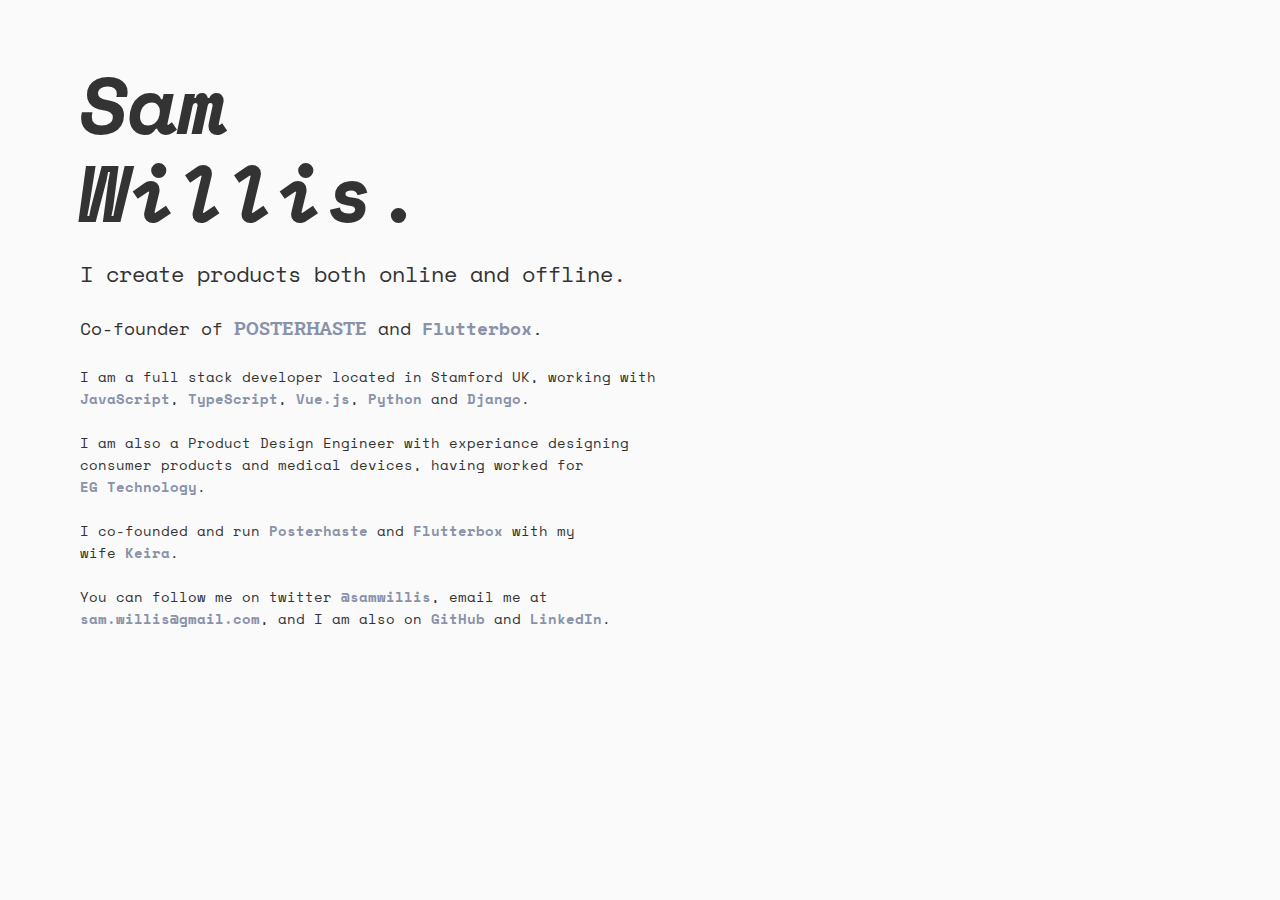
==== index.html @ 7990df60 "A few updates" ====
<!DOCTYPE html>
<html lang="en-gb">
<head>
	<meta charset="utf-8" />
	<meta name="viewport" content="width=device-width, initial-scale=1, user-scalable=no">

	<title>Sam Willis - Web design and development</title>

	<link href="favicon.png" rel="shortcut icon" />
	<link href="https://fonts.googleapis.com/css?family=Roboto+Slab:700|Space+Mono:400,700,700i" rel="stylesheet">

	<style>
		* {
			box-sizing: border-box;
		}

		body {
			background: #fafafa;
			margin: 0;
			padding: 60px 50px 30px 80px;
			color: #333;
			font-family: 'Space Mono', monaco, Consolas, 'Lucida Console', monospace;
			font-size: 14px;
			line-height: 22px;
		}

		h1, h2, h3, h4, p {
			font-weight: normal;
			margin: 0 0 22px 0;
			max-width: 600px;
		}

		h1 {
			font-style: italic;
			font-weight: bold;
			font-size: 80px;
			line-height: 88px;
		}
		h2 {
			font-size: 22px;
			line-height: 32px;
		}
		h3 {
			font-size: 18px;
			line-height: 32px;
		}

		a {
			text-decoration: none;
			color: #8992A9;
			font-weight: bold;
		}
		a:hover {
			background: #8992A9;
			color: #fff;
		}

		.ph-logo {
			font-family: 'Roboto Slab', 'Space Mono', monaco, Consolas, 'Lucida Console', monospace;
		}

		@media (max-width: 600px) {
			body {
				padding: 30px 30px 30px 50px;
			}
		}

		@media (max-width: 430px) {
			body {
				padding: 30px 30px 30px 40px;
				font-size: 12px;
			}
			h1 {
				font-size: 60px;
				line-height: 66px;
			}
			h2 {
				font-size: 18px;
				line-height: 32px;
			}
			h3 {
				font-size: 14px;
				line-height: 22px;
			}
		}
	</style>

</head>
<body>
	<h1>Sam<br> Willis.</h1>
	<h2>I create products both online and&nbsp;offline.</h2>
	<h3>
		Co-founder of <a href="http://posterhaste.com" class="ph-logo">POSTERHASTE</a>
		and&nbsp;<a href="http://flutterbox.com">Flutterbox</a>.
	</h3>
	<p>
		I am a full stack developer located in Stamford UK, working with
		<a href="http://en.wikipedia.org/wiki/JavaScript">JavaScript</a>,
		<a href="https://www.typescriptlang.org">TypeScript</a>,
		<a href="https://vuejs.org">Vue.js</a>,
		<a href="http://python.org/">Python</a>
		and&nbsp;<a href="http://www.djangoproject.com/">Django</a>.
	</p>
	<p>
		I am also a Product Design Engineer with experiance designing consumer
		products and medical devices, having worked for
		<a href="http://www.egtechnology.co.uk">EG&nbsp;Technology</a>.
	</p>
	<p>
		I co-founded and run <a href="http://posterhaste.com">Posterhaste</a> and
		<a href="http://flutterbox.com">Flutterbox</a> with my
		wife&nbsp;<a href="https://twitter.com/kiwi_abroad">Keira</a>.
	</p>
	<p>
		You can follow me on twitter <a href="https://twitter.com/samwillis">@samwillis</a>,
		email me at <a class="email">sam dot willis at gmail dot com</a>, and
		I am also on <a href="https://github.com/samwillis">GitHub</a>
		and&nbsp;<a href="https://www.linkedin.com/in/samwillis">LinkedIn</a>.
		</p>

	<script>
		document.querySelectorAll('a.email').forEach(function(el){
			var email = el.innerHTML.replace(/ dot /g, '.').replace(/ at /g, '@');
			el.setAttribute('href', 'mailto:'+email);
			el.innerHTML = email;
		});
	</script>
</body>
</html>
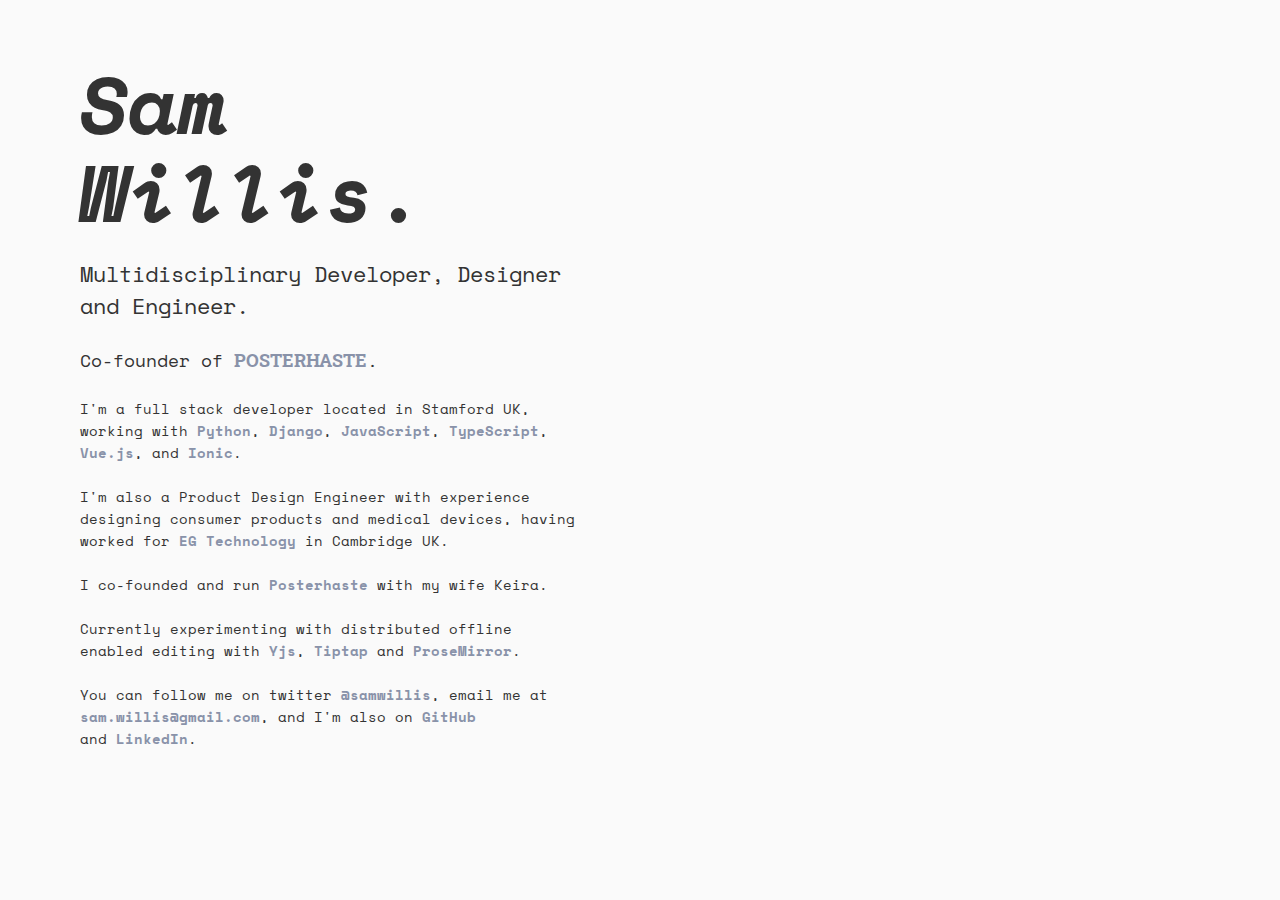
==== commit 7fede438: "Update" ====
--- a/index.html
+++ b/index.html
@@ -4,7 +4,7 @@
 	<meta charset="utf-8" />
 	<meta name="viewport" content="width=device-width, initial-scale=1, user-scalable=no">
 
-	<title>Sam Willis - Web design and development</title>
+	<title>Sam Willis - Multidisciplinary Developer, Designer and Engineer</title>
 
 	<link href="favicon.png" rel="shortcut icon" />
 	<link href="https://fonts.googleapis.com/css?family=Roboto+Slab:700|Space+Mono:400,700,700i" rel="stylesheet">
@@ -27,7 +27,7 @@
 		h1, h2, h3, h4, p {
 			font-weight: normal;
 			margin: 0 0 22px 0;
-			max-width: 600px;
+			max-width: 500px;
 		}
 
 		h1 {
@@ -56,7 +56,7 @@
 		}
 
 		.ph-logo {
-			font-family: 'Roboto Slab', 'Space Mono', monaco, Consolas, 'Lucida Console', monospace;
+			font-family: 'Roboto Slab';
 		}
 
 		@media (max-width: 600px) {
@@ -88,35 +88,41 @@
 </head>
 <body>
 	<h1>Sam<br> Willis.</h1>
-	<h2>I create products both online and&nbsp;offline.</h2>
+	<h2>
+		Multidisciplinary Developer, Designer and Engineer.
+	</h2>
 	<h3>
-		Co-founder of <a href="http://posterhaste.com" class="ph-logo">POSTERHASTE</a>
-		and&nbsp;<a href="http://flutterbox.com">Flutterbox</a>.
+		Co-founder of <a href="http://posterhaste.com" class="ph-logo">POSTERHASTE</a>.
 	</h3>
 	<p>
-		I am a full stack developer located in Stamford UK, working with
+		I'm a full stack developer located in Stamford UK, working with
+		<a href="http://python.org/">Python</a>,
+		<a href="http://www.djangoproject.com/">Django</a>,
 		<a href="http://en.wikipedia.org/wiki/JavaScript">JavaScript</a>,
 		<a href="https://www.typescriptlang.org">TypeScript</a>,
 		<a href="https://vuejs.org">Vue.js</a>,
-		<a href="http://python.org/">Python</a>
-		and&nbsp;<a href="http://www.djangoproject.com/">Django</a>.
+		and&nbsp;<a href="https://ionicframework.com">Ionic</a>.
 	</p>
 	<p>
-		I am also a Product Design Engineer with experiance designing consumer
+		I'm also a Product Design Engineer with experience designing consumer
 		products and medical devices, having worked for
-		<a href="http://www.egtechnology.co.uk">EG&nbsp;Technology</a>.
+		<a href="http://www.egtechnology.co.uk">EG&nbsp;Technology</a> in Cambridge UK.
 	</p>
 	<p>
-		I co-founded and run <a href="http://posterhaste.com">Posterhaste</a> and
-		<a href="http://flutterbox.com">Flutterbox</a> with my
-		wife&nbsp;<a href="https://twitter.com/kiwi_abroad">Keira</a>.
+		I co-founded and run <a href="http://posterhaste.com">Posterhaste</a> with my
+		wife&nbsp;Keira.
+	</p>
+	<p>
+		Currently experimenting with distributed offline enabled editing with 
+		<a href="https://yjs.dev">Yjs</a>, <a href="https://tiptap.dev">Tiptap</a> and 
+		<a href="https://prosemirror.net">ProseMirror</a>. 
 	</p>
 	<p>
 		You can follow me on twitter <a href="https://twitter.com/samwillis">@samwillis</a>,
 		email me at <a class="email">sam dot willis at gmail dot com</a>, and
-		I am also on <a href="https://github.com/samwillis">GitHub</a>
+		I'm also on <a href="https://github.com/samwillis">GitHub</a>
 		and&nbsp;<a href="https://www.linkedin.com/in/samwillis">LinkedIn</a>.
-		</p>
+	</p>
 
 	<script>
 		document.querySelectorAll('a.email').forEach(function(el){
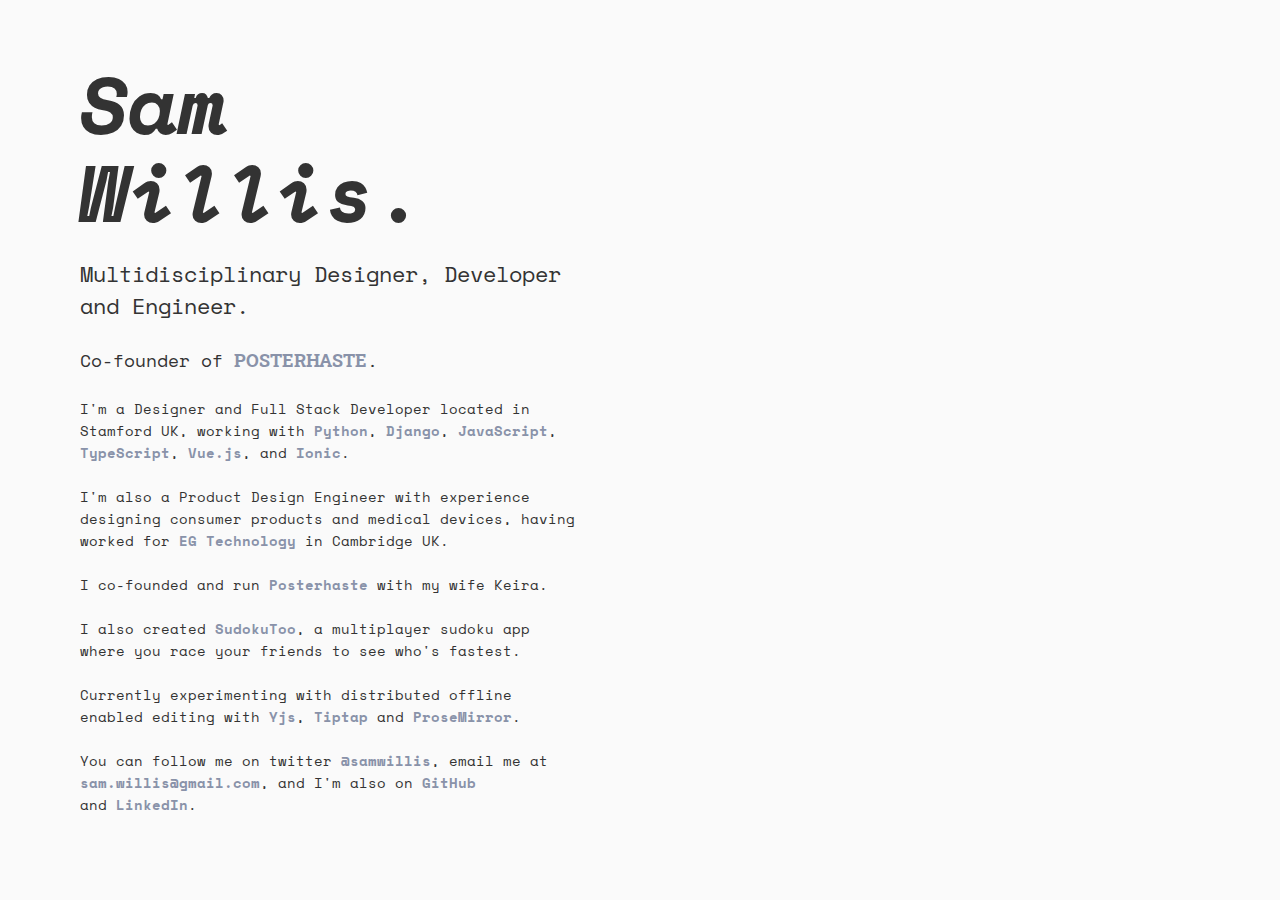
==== commit 6199070b: "Update" ====
--- a/index.html
+++ b/index.html
@@ -4,7 +4,7 @@
 	<meta charset="utf-8" />
 	<meta name="viewport" content="width=device-width, initial-scale=1, user-scalable=no">
 
-	<title>Sam Willis - Multidisciplinary Developer, Designer and Engineer</title>
+	<title>Sam Willis - Multidisciplinary Designer, Developer, and Engineer</title>
 
 	<link href="favicon.png" rel="shortcut icon" />
 	<link href="https://fonts.googleapis.com/css?family=Roboto+Slab:700|Space+Mono:400,700,700i" rel="stylesheet">
@@ -89,13 +89,13 @@
 <body>
 	<h1>Sam<br> Willis.</h1>
 	<h2>
-		Multidisciplinary Developer, Designer and Engineer.
+		Multidisciplinary Designer, Developer and Engineer.
 	</h2>
 	<h3>
 		Co-founder of <a href="http://posterhaste.com" class="ph-logo">POSTERHASTE</a>.
 	</h3>
 	<p>
-		I'm a full stack developer located in Stamford UK, working with
+		I'm a Designer and Full Stack Developer located in Stamford UK, working with
 		<a href="http://python.org/">Python</a>,
 		<a href="http://www.djangoproject.com/">Django</a>,
 		<a href="http://en.wikipedia.org/wiki/JavaScript">JavaScript</a>,
@@ -111,6 +111,10 @@
 	<p>
 		I co-founded and run <a href="http://posterhaste.com">Posterhaste</a> with my
 		wife&nbsp;Keira.
+	</p>
+	<p>
+		I also created <a href="http://www.playsudokutoo.com">SudokuToo</a>, a multiplayer 
+		sudoku app where you race your friends to see who's fastest.
 	</p>
 	<p>
 		Currently experimenting with distributed offline enabled editing with 
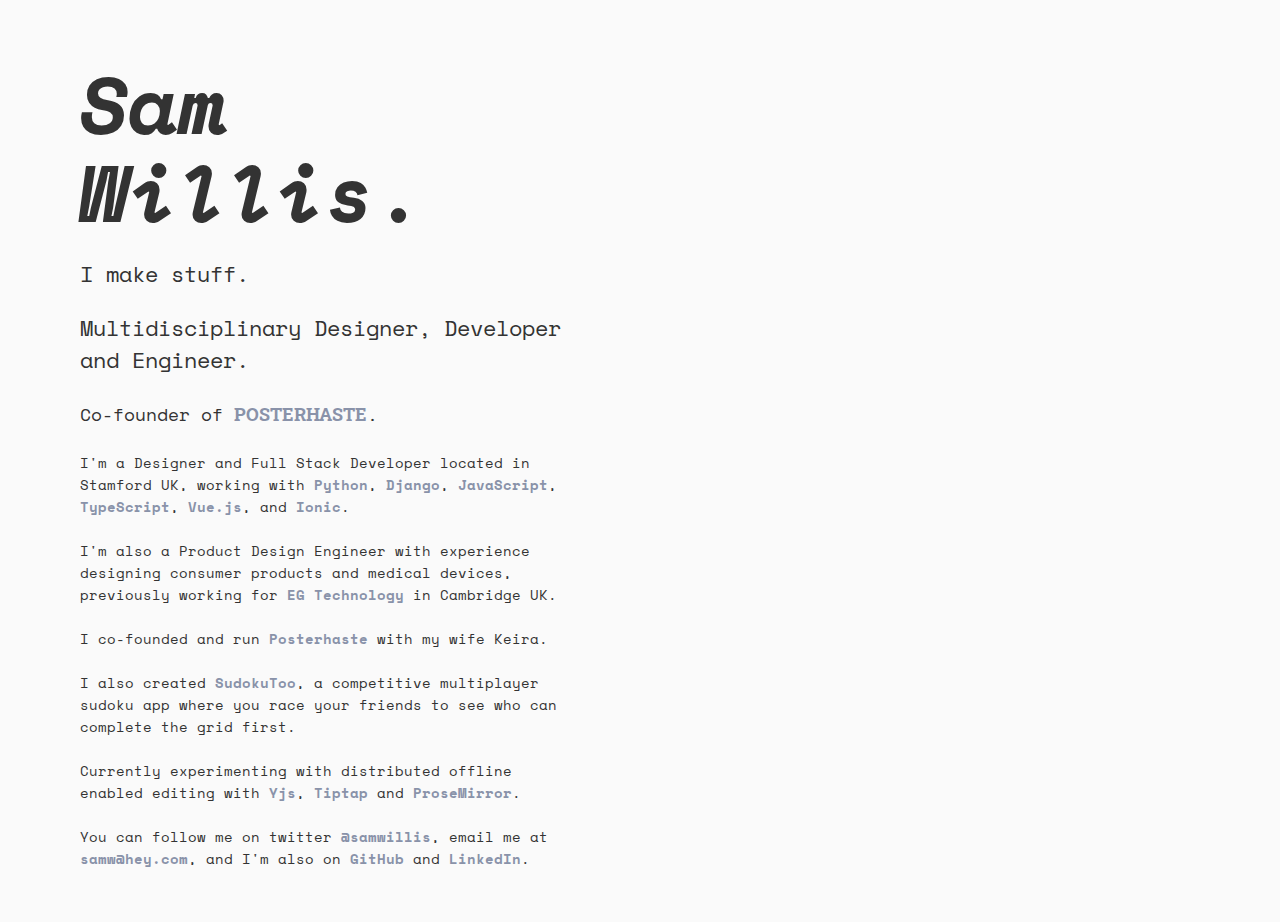
==== commit 0a93d1bf: "Tweeks" ====
--- a/index.html
+++ b/index.html
@@ -89,6 +89,9 @@
 <body>
 	<h1>Sam<br> Willis.</h1>
 	<h2>
+		I make stuff.
+	</h2>
+	<h2>
 		Multidisciplinary Designer, Developer and Engineer.
 	</h2>
 	<h3>
@@ -105,7 +108,7 @@
 	</p>
 	<p>
 		I'm also a Product Design Engineer with experience designing consumer
-		products and medical devices, having worked for
+		products and medical devices, previously working for
 		<a href="http://www.egtechnology.co.uk">EG&nbsp;Technology</a> in Cambridge UK.
 	</p>
 	<p>
@@ -113,8 +116,9 @@
 		wife&nbsp;Keira.
 	</p>
 	<p>
-		I also created <a href="http://www.playsudokutoo.com">SudokuToo</a>, a multiplayer 
-		sudoku app where you race your friends to see who's fastest.
+		I also created <a href="http://www.playsudokutoo.com">SudokuToo</a>, a competitive 
+		multiplayer sudoku app where you race your friends to see who can complete the grid 
+		first.
 	</p>
 	<p>
 		Currently experimenting with distributed offline enabled editing with 
@@ -123,7 +127,7 @@
 	</p>
 	<p>
 		You can follow me on twitter <a href="https://twitter.com/samwillis">@samwillis</a>,
-		email me at <a class="email">sam dot willis at gmail dot com</a>, and
+		email me at <a class="email">samw at hey dot com</a>, and
 		I'm also on <a href="https://github.com/samwillis">GitHub</a>
 		and&nbsp;<a href="https://www.linkedin.com/in/samwillis">LinkedIn</a>.
 	</p>
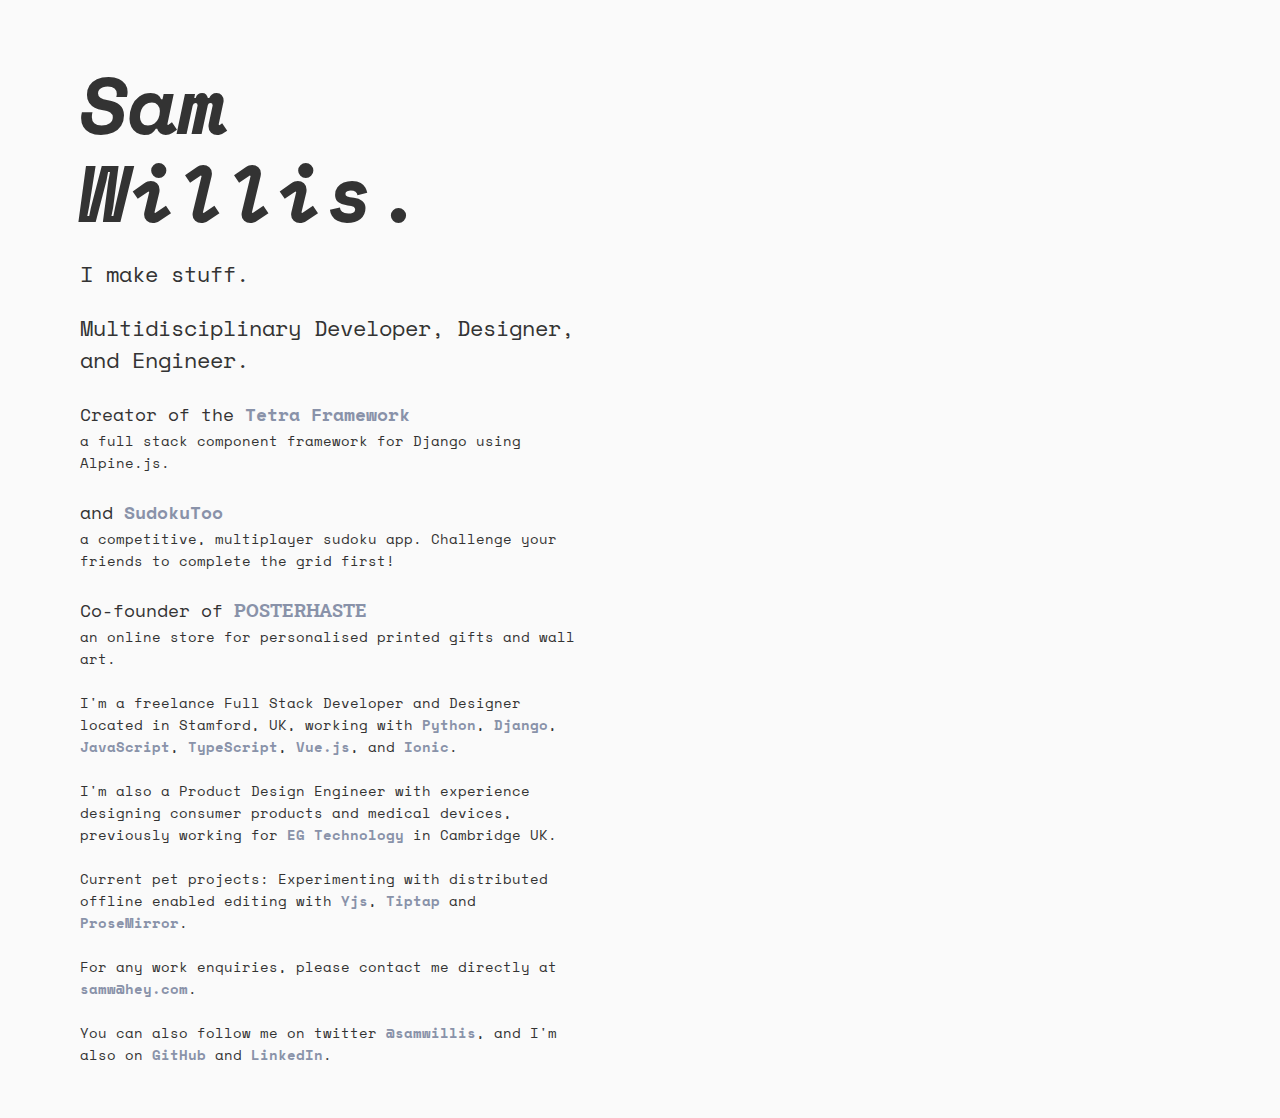
==== commit 9739cc68: "Update" ====
--- a/index.html
+++ b/index.html
@@ -4,7 +4,7 @@
 	<meta charset="utf-8" />
 	<meta name="viewport" content="width=device-width, initial-scale=1, user-scalable=no">
 
-	<title>Sam Willis - Multidisciplinary Designer, Developer, and Engineer</title>
+	<title>Sam Willis - Multidisciplinary Developer, Designer, and Engineer</title>
 
 	<link href="favicon.png" rel="shortcut icon" />
 	<link href="https://fonts.googleapis.com/css?family=Roboto+Slab:700|Space+Mono:400,700,700i" rel="stylesheet">
@@ -43,6 +43,7 @@
 		h3 {
 			font-size: 18px;
 			line-height: 32px;
+			margin-bottom: 0;
 		}
 
 		a {
@@ -92,13 +93,27 @@
 		I make stuff.
 	</h2>
 	<h2>
-		Multidisciplinary Designer, Developer and Engineer.
+		Multidisciplinary Developer, Designer, and Engineer.
 	</h2>
 	<h3>
-		Co-founder of <a href="http://posterhaste.com" class="ph-logo">POSTERHASTE</a>.
+		Creator of the <a href="http://www.tetraframework.com">Tetra Framework</a>
 	</h3>
 	<p>
-		I'm a Designer and Full Stack Developer located in Stamford UK, working with
+		a full stack component framework for Django using Alpine.js.
+	</p>
+	<h3>
+		and <a href="http://www.playsudokutoo.com">SudokuToo</a>
+	</h3>
+	<p>
+		a competitive, multiplayer sudoku app. Challenge your friends to complete the grid first!
+	</p>
+	<h3>
+		Co-founder of <a href="http://posterhaste.com" class="ph-logo">POSTERHASTE</a>
+	</h3>
+	<p>an online store for personalised printed gifts and wall art.
+	</p>
+	<p>
+		I'm a freelance Full Stack Developer and Designer located in Stamford, UK, working with
 		<a href="http://python.org/">Python</a>,
 		<a href="http://www.djangoproject.com/">Django</a>,
 		<a href="http://en.wikipedia.org/wiki/JavaScript">JavaScript</a>,
@@ -112,23 +127,16 @@
 		<a href="http://www.egtechnology.co.uk">EG&nbsp;Technology</a> in Cambridge UK.
 	</p>
 	<p>
-		I co-founded and run <a href="http://posterhaste.com">Posterhaste</a> with my
-		wife&nbsp;Keira.
-	</p>
-	<p>
-		I also created <a href="http://www.playsudokutoo.com">SudokuToo</a>, a competitive 
-		multiplayer sudoku app where you race your friends to see who can complete the grid 
-		first.
-	</p>
-	<p>
-		Currently experimenting with distributed offline enabled editing with 
+		Current pet projects: Experimenting with distributed offline enabled editing with 
 		<a href="https://yjs.dev">Yjs</a>, <a href="https://tiptap.dev">Tiptap</a> and 
 		<a href="https://prosemirror.net">ProseMirror</a>. 
 	</p>
 	<p>
-		You can follow me on twitter <a href="https://twitter.com/samwillis">@samwillis</a>,
-		email me at <a class="email">samw at hey dot com</a>, and
-		I'm also on <a href="https://github.com/samwillis">GitHub</a>
+		For any work enquiries, please contact me directly at <a class="email">samw at hey dot com</a>.
+	</p>
+	<p>
+		You can also follow me on twitter <a href="https://twitter.com/samwillis">@samwillis</a>,
+		and I'm also on <a href="https://github.com/samwillis">GitHub</a>
 		and&nbsp;<a href="https://www.linkedin.com/in/samwillis">LinkedIn</a>.
 	</p>
 
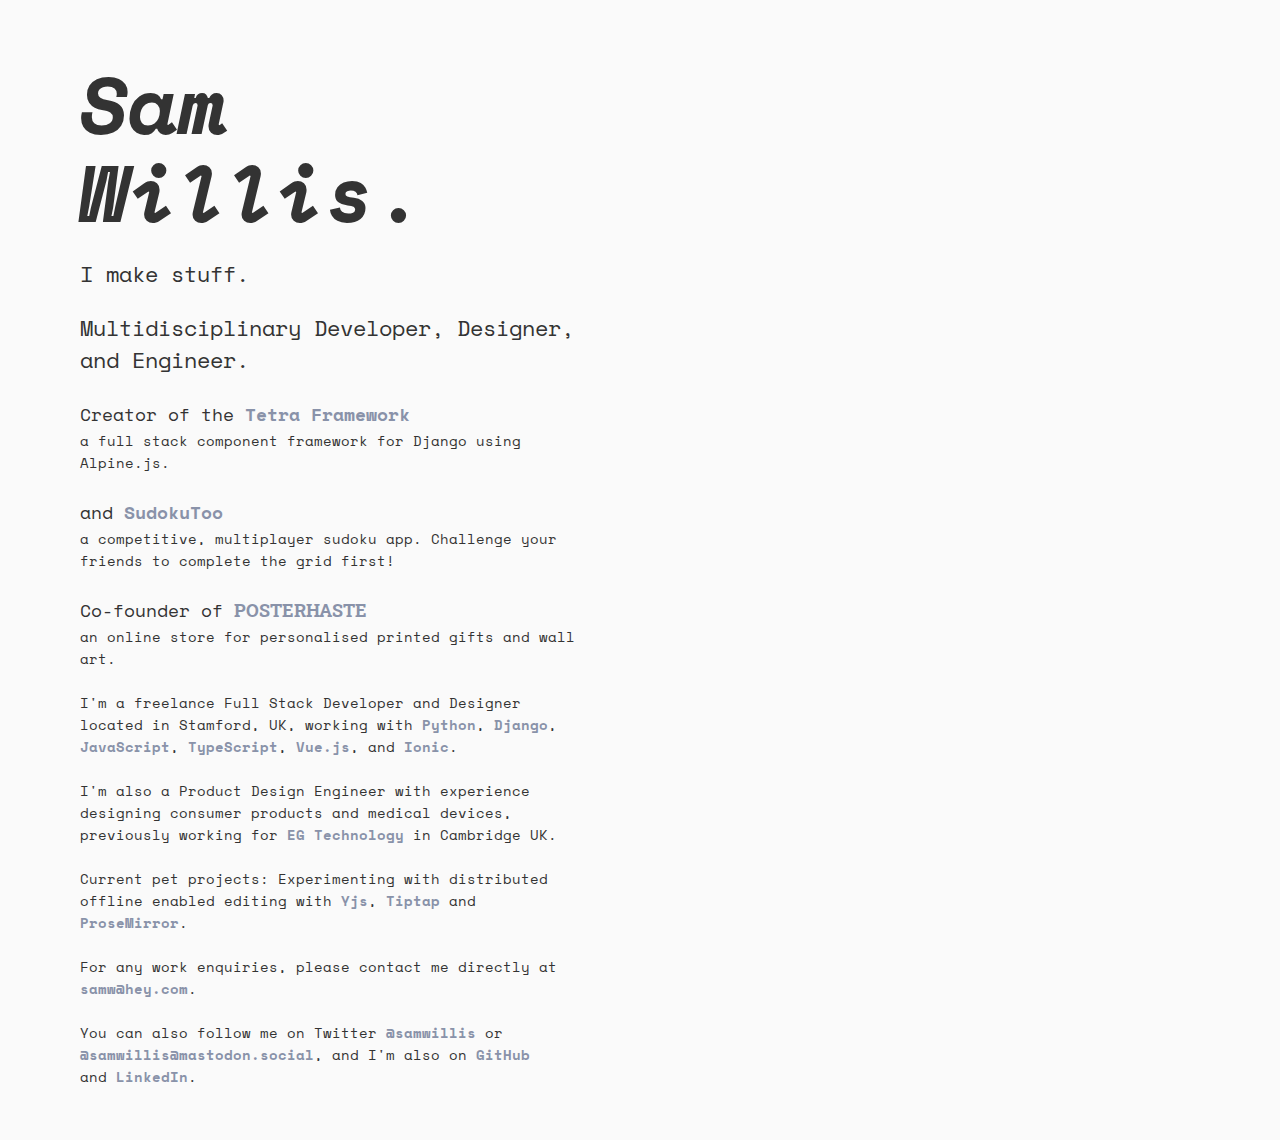
==== commit 4ff272c5: "Add Mastodon link" ====
--- a/index.html
+++ b/index.html
@@ -135,7 +135,7 @@
 		For any work enquiries, please contact me directly at <a class="email">samw at hey dot com</a>.
 	</p>
 	<p>
-		You can also follow me on twitter <a href="https://twitter.com/samwillis">@samwillis</a>,
+		You can also follow me on Twitter <a href="https://twitter.com/samwillis">@samwillis</a> or <a rel="me" href="https://mastodon.social/@samwillis">@samwillis@mastodon.social</a>,
 		and I'm also on <a href="https://github.com/samwillis">GitHub</a>
 		and&nbsp;<a href="https://www.linkedin.com/in/samwillis">LinkedIn</a>.
 	</p>
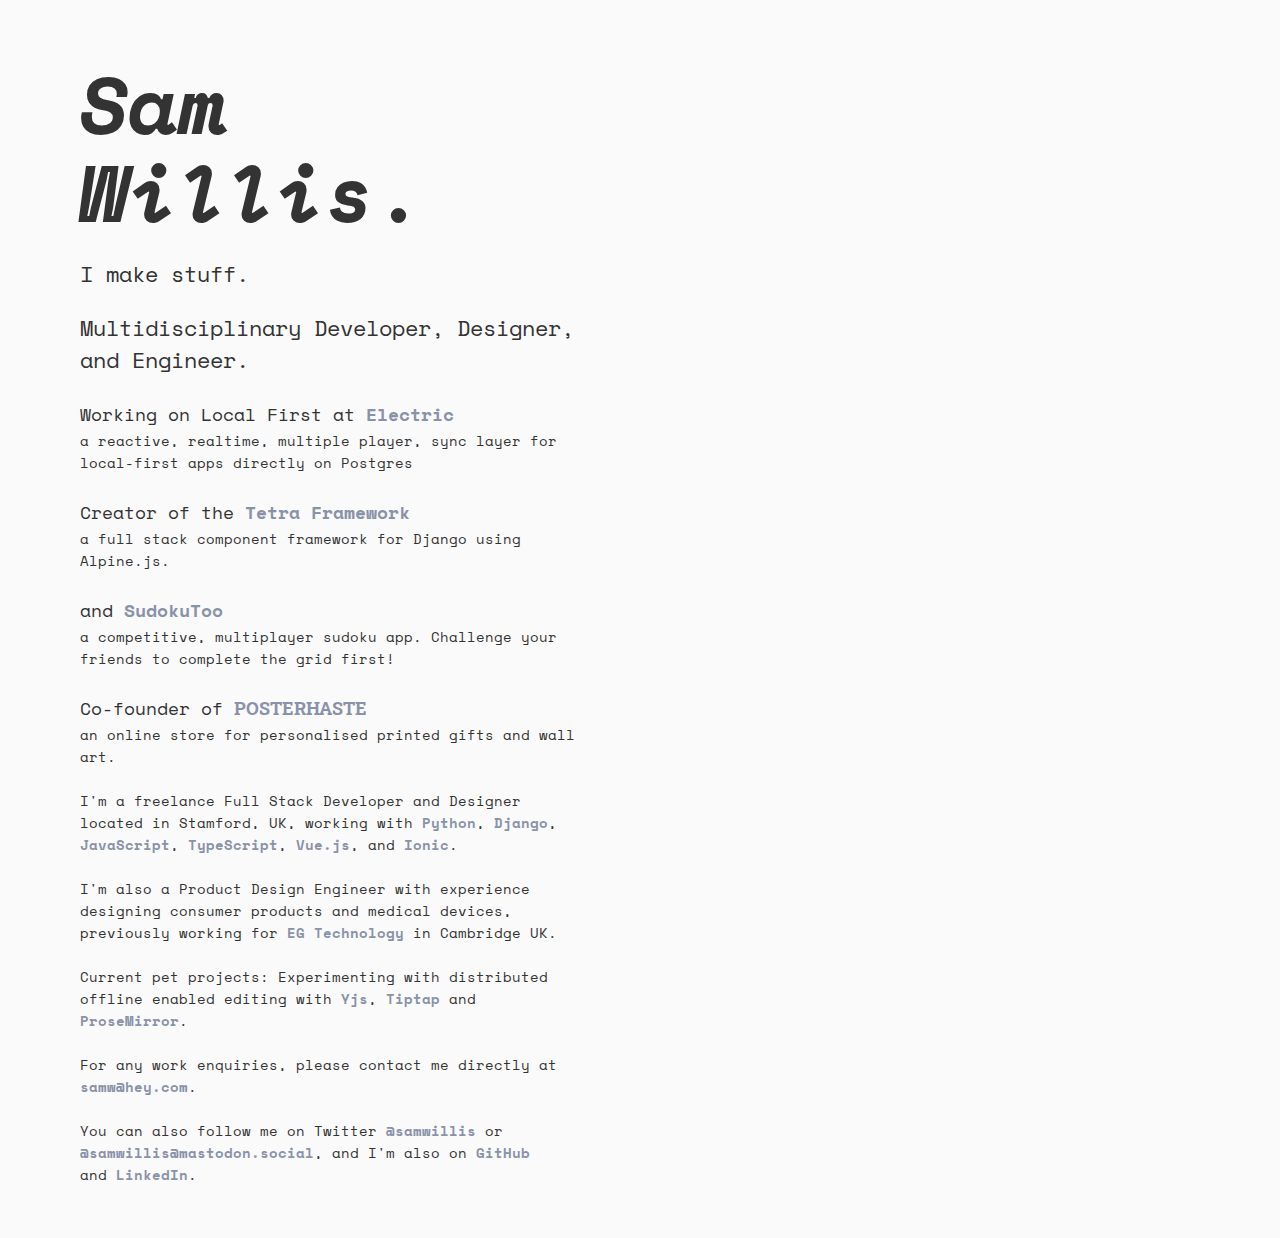
==== commit 06f0084a: "Update index.html" ====
--- a/index.html
+++ b/index.html
@@ -96,6 +96,12 @@
 		Multidisciplinary Developer, Designer, and Engineer.
 	</h2>
 	<h3>
+		Working on Local First at <a href="http://electric-sql.com">Electric</a>
+	</h3>
+	<p>
+		a reactive, realtime, multiple player, sync layer for local-first apps directly on Postgres
+	</p>
+	<h3>
 		Creator of the <a href="http://www.tetraframework.com">Tetra Framework</a>
 	</h3>
 	<p>
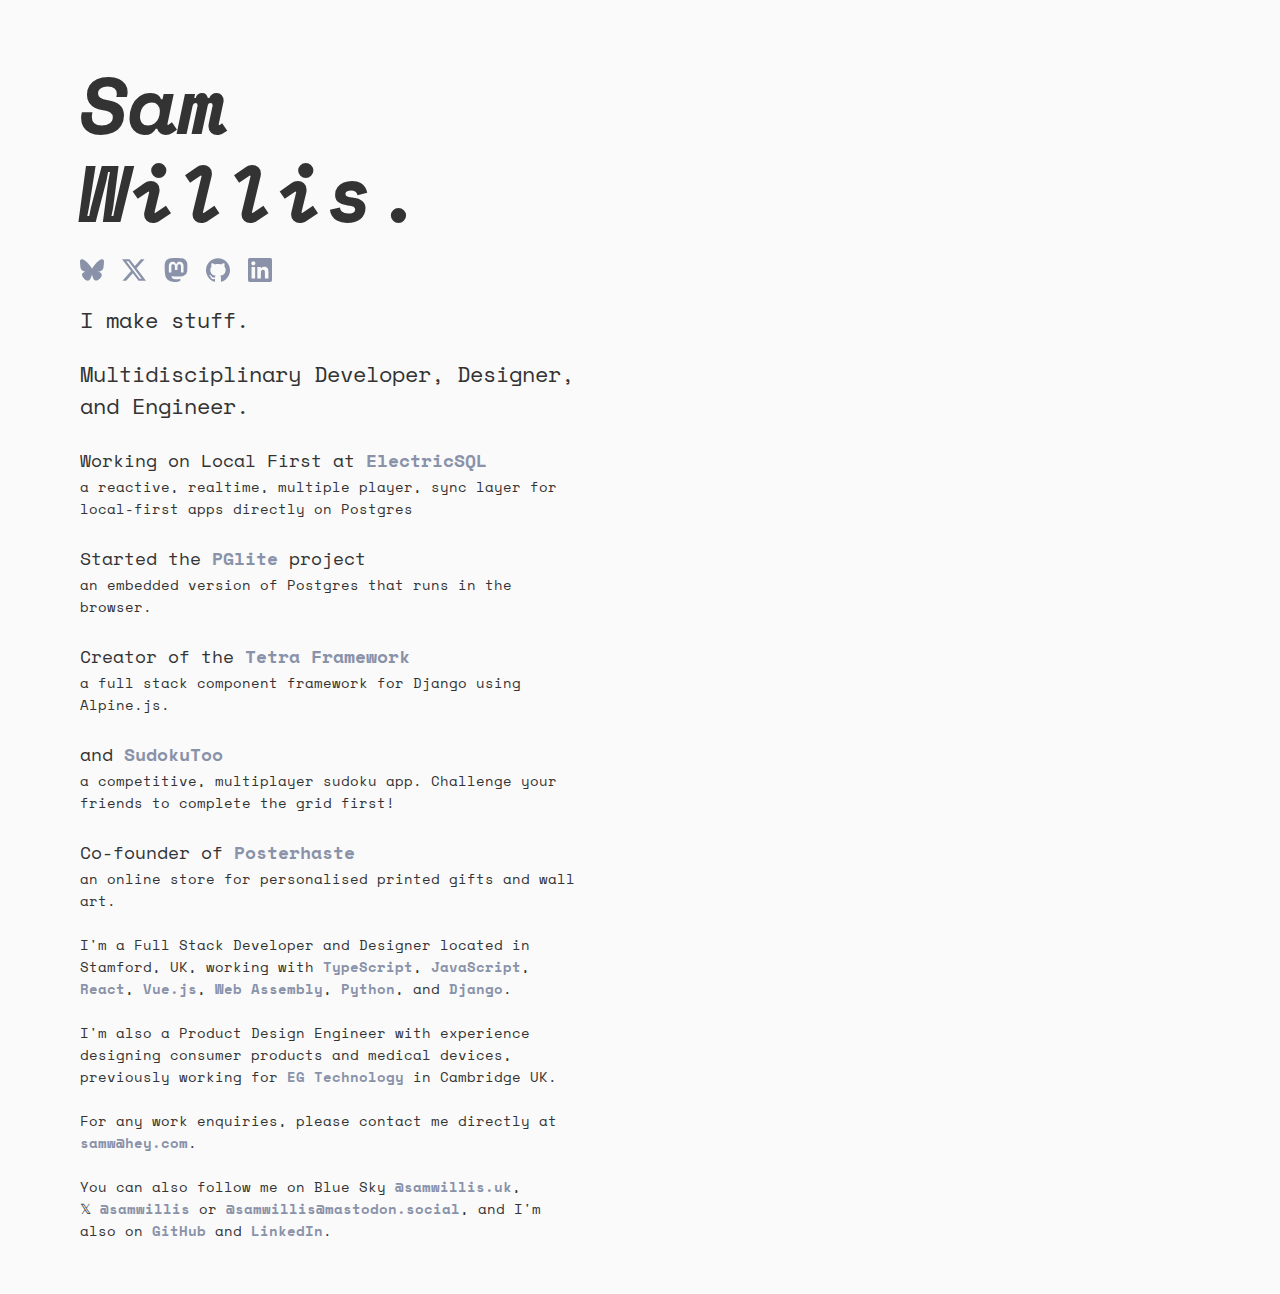
==== commit 4c926a2e: "Update" ====
--- a/index.html
+++ b/index.html
@@ -7,7 +7,7 @@
 	<title>Sam Willis - Multidisciplinary Developer, Designer, and Engineer</title>
 
 	<link href="favicon.png" rel="shortcut icon" />
-	<link href="https://fonts.googleapis.com/css?family=Roboto+Slab:700|Space+Mono:400,700,700i" rel="stylesheet">
+	<link href="https://fonts.googleapis.com/css?family=Space+Mono:400,700,700i" rel="stylesheet">
 
 	<style>
 		* {
@@ -22,6 +22,7 @@
 			font-family: 'Space Mono', monaco, Consolas, 'Lucida Console', monospace;
 			font-size: 14px;
 			line-height: 22px;
+			--accent: #8992A9;
 		}
 
 		h1, h2, h3, h4, p {
@@ -48,16 +49,12 @@
 
 		a {
 			text-decoration: none;
-			color: #8992A9;
+			color: var(--accent);
 			font-weight: bold;
 		}
 		a:hover {
-			background: #8992A9;
+			background: var(--accent);
 			color: #fff;
-		}
-
-		.ph-logo {
-			font-family: 'Roboto Slab';
 		}
 
 		@media (max-width: 600px) {
@@ -84,11 +81,54 @@
 				line-height: 22px;
 			}
 		}
+
+		.social-icons {
+			display: flex;
+			gap: 18px;
+			align-items: center;
+			margin-bottom: 22px;
+		}
+		.social-icons a {
+			display: block;
+			width: 24px;
+			height: 24px;
+		} 
+		.social-icons a svg {
+			width: 100%;
+			height: 100%;
+			fill: var(--accent);
+		}
+		.social-icons a:hover {
+			border: 5px solid var(--accent);
+			margin: -5px;
+			width: 34px;
+			height: 34px;
+		}
+		.social-icons a:hover svg {
+			fill: #fff;
+		}
 	</style>
 
 </head>
 <body>
 	<h1>Sam<br> Willis.</h1>
+	<div class="social-icons">
+		<a href="https://bsky.app/profile/samwillis.uk">
+			<svg role="img" viewBox="0 0 24 24" xmlns="http://www.w3.org/2000/svg"><title>Bluesky</title><path d="M12 10.8c-1.087-2.114-4.046-6.053-6.798-7.995C2.566.944 1.561 1.266.902 1.565.139 1.908 0 3.08 0 3.768c0 .69.378 5.65.624 6.479.815 2.736 3.713 3.66 6.383 3.364.136-.02.275-.039.415-.056-.138.022-.276.04-.415.056-3.912.58-7.387 2.005-2.83 7.078 5.013 5.19 6.87-1.113 7.823-4.308.953 3.195 2.05 9.271 7.733 4.308 4.267-4.308 1.172-6.498-2.74-7.078a8.741 8.741 0 0 1-.415-.056c.14.017.279.036.415.056 2.67.297 5.568-.628 6.383-3.364.246-.828.624-5.79.624-6.478 0-.69-.139-1.861-.902-2.206-.659-.298-1.664-.62-4.3 1.24C16.046 4.748 13.087 8.687 12 10.8Z"/></svg>
+		</a>
+		<a href="https://x.com/samwillis">
+			<svg role="img" viewBox="0 0 24 24" xmlns="http://www.w3.org/2000/svg"><title>X</title><path d="M18.901 1.153h3.68l-8.04 9.19L24 22.846h-7.406l-5.8-7.584-6.638 7.584H.474l8.6-9.83L0 1.154h7.594l5.243 6.932ZM17.61 20.644h2.039L6.486 3.24H4.298Z"/></svg>
+		</a>
+		<a href="https://mastodon.social/@samwillis">
+			<svg role="img" viewBox="0 0 24 24" xmlns="http://www.w3.org/2000/svg"><title>Mastodon</title><path d="M23.268 5.313c-.35-2.578-2.617-4.61-5.304-5.004C17.51.242 15.792 0 11.813 0h-.03c-3.98 0-4.835.242-5.288.309C3.882.692 1.496 2.518.917 5.127.64 6.412.61 7.837.661 9.143c.074 1.874.088 3.745.26 5.611.118 1.24.325 2.47.62 3.68.55 2.237 2.777 4.098 4.96 4.857 2.336.792 4.849.923 7.256.38.265-.061.527-.132.786-.213.585-.184 1.27-.39 1.774-.753a.057.057 0 0 0 .023-.043v-1.809a.052.052 0 0 0-.02-.041.053.053 0 0 0-.046-.01 20.282 20.282 0 0 1-4.709.545c-2.73 0-3.463-1.284-3.674-1.818a5.593 5.593 0 0 1-.319-1.433.053.053 0 0 1 .066-.054c1.517.363 3.072.546 4.632.546.376 0 .75 0 1.125-.01 1.57-.044 3.224-.124 4.768-.422.038-.008.077-.015.11-.024 2.435-.464 4.753-1.92 4.989-5.604.008-.145.03-1.52.03-1.67.002-.512.167-3.63-.024-5.545zm-3.748 9.195h-2.561V8.29c0-1.309-.55-1.976-1.67-1.976-1.23 0-1.846.79-1.846 2.35v3.403h-2.546V8.663c0-1.56-.617-2.35-1.848-2.35-1.112 0-1.668.668-1.67 1.977v6.218H4.822V8.102c0-1.31.337-2.35 1.011-3.12.696-.77 1.608-1.164 2.74-1.164 1.311 0 2.302.5 2.962 1.498l.638 1.06.638-1.06c.66-.999 1.65-1.498 2.96-1.498 1.13 0 2.043.395 2.74 1.164.675.77 1.012 1.81 1.012 3.12z"/></svg>
+		</a>
+		<a href="https://github.com/samwillis">
+			<svg role="img" viewBox="0 0 24 24" xmlns="http://www.w3.org/2000/svg"><title>GitHub</title><path d="M12 .297c-6.63 0-12 5.373-12 12 0 5.303 3.438 9.8 8.205 11.385.6.113.82-.258.82-.577 0-.285-.01-1.04-.015-2.04-3.338.724-4.042-1.61-4.042-1.61C4.422 18.07 3.633 17.7 3.633 17.7c-1.087-.744.084-.729.084-.729 1.205.084 1.838 1.236 1.838 1.236 1.07 1.835 2.809 1.305 3.495.998.108-.776.417-1.305.76-1.605-2.665-.3-5.466-1.332-5.466-5.93 0-1.31.465-2.38 1.235-3.22-.135-.303-.54-1.523.105-3.176 0 0 1.005-.322 3.3 1.23.96-.267 1.98-.399 3-.405 1.02.006 2.04.138 3 .405 2.28-1.552 3.285-1.23 3.285-1.23.645 1.653.24 2.873.12 3.176.765.84 1.23 1.91 1.23 3.22 0 4.61-2.805 5.625-5.475 5.92.42.36.81 1.096.81 2.22 0 1.606-.015 2.896-.015 3.286 0 .315.21.69.825.57C20.565 22.092 24 17.592 24 12.297c0-6.627-5.373-12-12-12"/></svg>
+		</a>
+		<a href="https://www.linkedin.com/in/samwillis">
+			<svg role="img" viewBox="0 0 24 24" xmlns="http://www.w3.org/2000/svg"><title>LinkedIn</title><path d="M20.447 20.452h-3.554v-5.569c0-1.328-.027-3.037-1.852-3.037-1.853 0-2.136 1.445-2.136 2.939v5.667H9.351V9h3.414v1.561h.046c.477-.9 1.637-1.85 3.37-1.85 3.601 0 4.267 2.37 4.267 5.455v6.286zM5.337 7.433c-1.144 0-2.063-.926-2.063-2.065 0-1.138.92-2.063 2.063-2.063 1.14 0 2.064.925 2.064 2.063 0 1.139-.925 2.065-2.064 2.065zm1.782 13.019H3.555V9h3.564v11.452zM22.225 0H1.771C.792 0 0 .774 0 1.729v20.542C0 23.227.792 24 1.771 24h20.451C23.2 24 24 23.227 24 22.271V1.729C24 .774 23.2 0 22.222 0h.003z"/></svg>
+		</a>
+	</div>
 	<h2>
 		I make stuff.
 	</h2>
@@ -96,12 +136,18 @@
 		Multidisciplinary Developer, Designer, and Engineer.
 	</h2>
 	<h3>
-		Working on Local First at <a href="http://electric-sql.com">Electric</a>
+		Working on Local First at <a href="http://electric-sql.com">ElectricSQL</a>
 	</h3>
 	<p>
 		a reactive, realtime, multiple player, sync layer for local-first apps directly on Postgres
 	</p>
 	<h3>
+		Started the <a href="http://pglite.dev">PGlite</a> project
+	</h3>
+	<p>
+		an embedded version of Postgres that runs in the browser.
+	</p>
+	<h3>
 		Creator of the <a href="http://www.tetraframework.com">Tetra Framework</a>
 	</h3>
 	<p>
@@ -114,18 +160,19 @@
 		a competitive, multiplayer sudoku app. Challenge your friends to complete the grid first!
 	</p>
 	<h3>
-		Co-founder of <a href="http://posterhaste.com" class="ph-logo">POSTERHASTE</a>
+		Co-founder of <a href="http://posterhaste.com" class="ph-logo">Posterhaste</a>
 	</h3>
 	<p>an online store for personalised printed gifts and wall art.
 	</p>
 	<p>
-		I'm a freelance Full Stack Developer and Designer located in Stamford, UK, working with
+		I'm a Full Stack Developer and Designer located in Stamford, UK, working with
+		<a href="https://www.typescriptlang.org">TypeScript</a>,
+		<a href="http://en.wikipedia.org/wiki/JavaScript">JavaScript</a>,
+		<a href="https://react.dev">React</a>,
+		<a href="https://vuejs.org">Vue.js</a>,
+		<a href="https://webassembly.org">Web Assembly</a>,
 		<a href="http://python.org/">Python</a>,
-		<a href="http://www.djangoproject.com/">Django</a>,
-		<a href="http://en.wikipedia.org/wiki/JavaScript">JavaScript</a>,
-		<a href="https://www.typescriptlang.org">TypeScript</a>,
-		<a href="https://vuejs.org">Vue.js</a>,
-		and&nbsp;<a href="https://ionicframework.com">Ionic</a>.
+		and&nbsp;<a href="http://www.djangoproject.com/">Django</a>.
 	</p>
 	<p>
 		I'm also a Product Design Engineer with experience designing consumer
@@ -133,15 +180,13 @@
 		<a href="http://www.egtechnology.co.uk">EG&nbsp;Technology</a> in Cambridge UK.
 	</p>
 	<p>
-		Current pet projects: Experimenting with distributed offline enabled editing with 
-		<a href="https://yjs.dev">Yjs</a>, <a href="https://tiptap.dev">Tiptap</a> and 
-		<a href="https://prosemirror.net">ProseMirror</a>. 
-	</p>
-	<p>
 		For any work enquiries, please contact me directly at <a class="email">samw at hey dot com</a>.
 	</p>
 	<p>
-		You can also follow me on Twitter <a href="https://twitter.com/samwillis">@samwillis</a> or <a rel="me" href="https://mastodon.social/@samwillis">@samwillis@mastodon.social</a>,
+		You can also follow me on 
+		Blue&nbsp;Sky&nbsp;<a href="https://bsky.app/profile/samwillis.uk">@samwillis.uk</a>,
+		𝕏&nbsp;<a href="https://twitter.com/samwillis">@samwillis</a> or 
+		<a rel="me" href="https://mastodon.social/@samwillis">@samwillis@mastodon.social</a>,
 		and I'm also on <a href="https://github.com/samwillis">GitHub</a>
 		and&nbsp;<a href="https://www.linkedin.com/in/samwillis">LinkedIn</a>.
 	</p>
